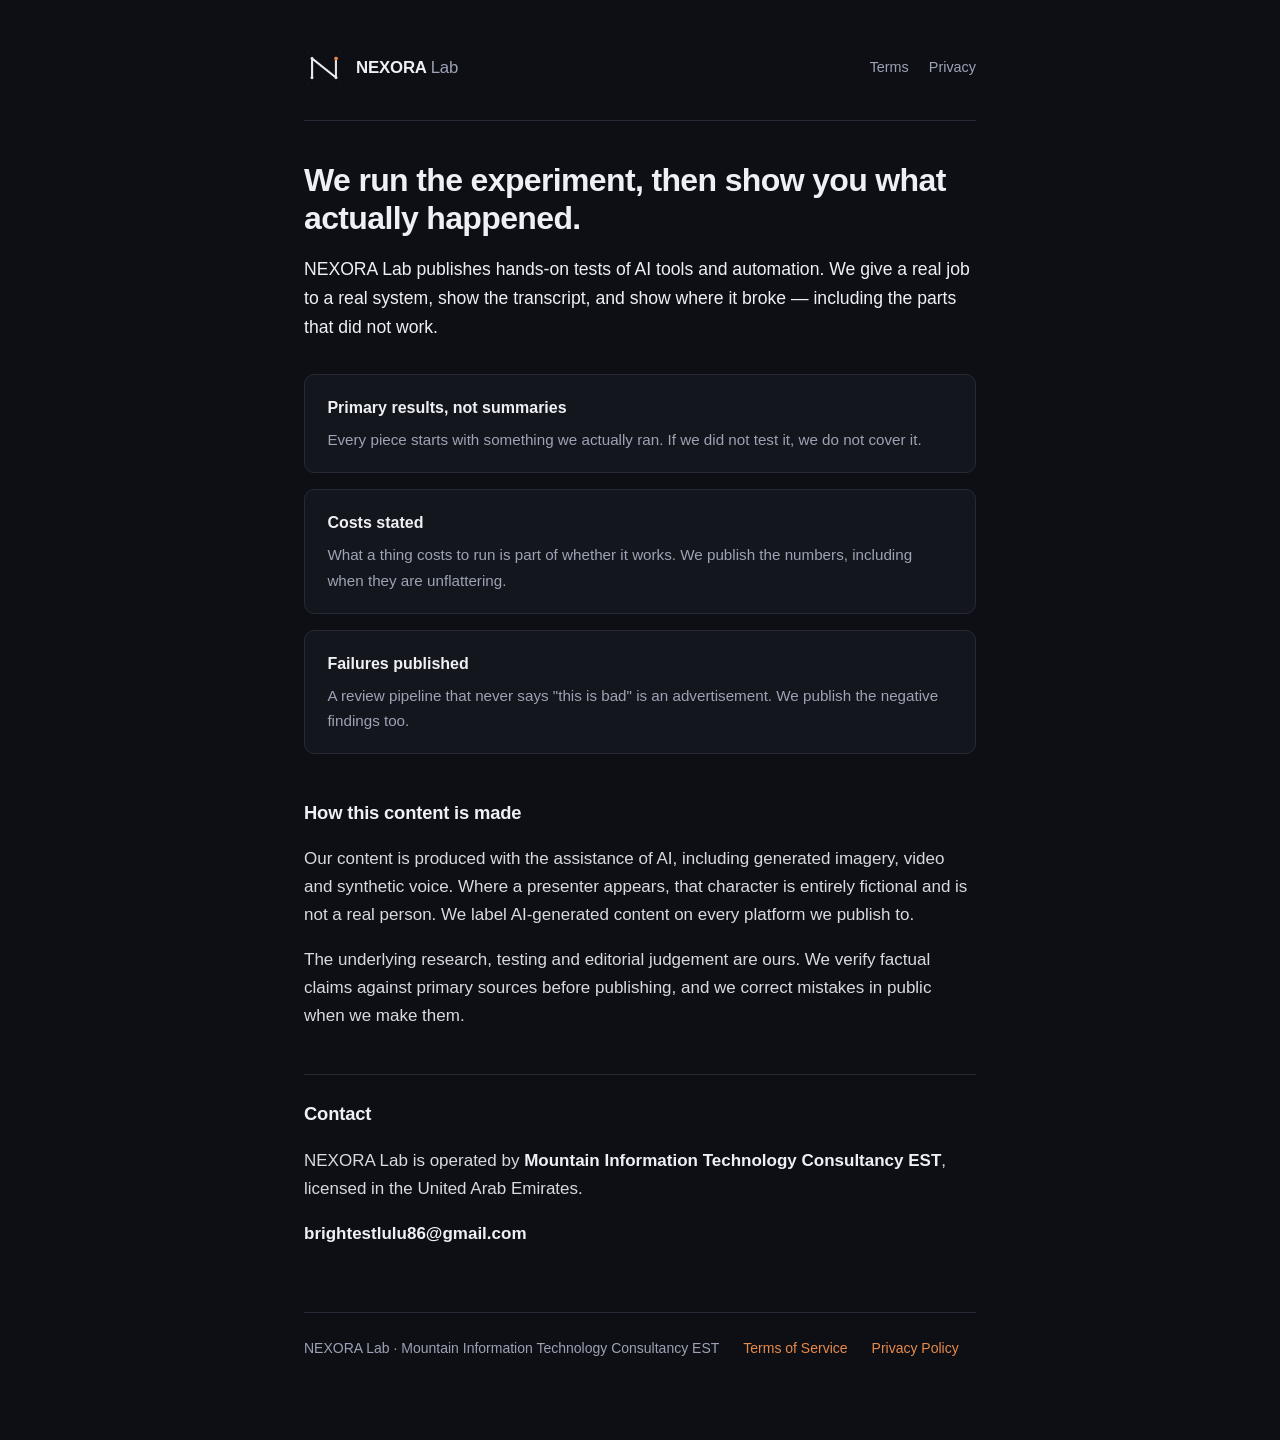
==== index.html @ 16073e4f "Add files via upload" ====
<!DOCTYPE html>
<html lang="en">
<head>
<meta charset="utf-8">
<meta name="viewport" content="width=device-width, initial-scale=1">
<title>NEXORA Lab</title>
<meta name="description" content="We run the experiment, then show you what actually happened.">
<link rel="icon" href="favicon.png">
<link rel="apple-touch-icon" href="apple-touch-icon.png">
<link rel="stylesheet" href="style.css">
</head>
<body>
<div class="wrap">

<header class="site">
  <img src="icon.png" alt="">
  <div class="name">NEXORA <span>Lab</span></div>
  <nav class="site">
    <a href="terms.html">Terms</a>
    <a href="privacy.html">Privacy</a>
  </nav>
</header>

<h1>We run the experiment, then show you what actually happened.</h1>

<p class="lede">NEXORA Lab publishes hands-on tests of AI tools and automation.
We give a real job to a real system, show the transcript, and show where it
broke — including the parts that did not work.</p>

<div class="cards">
  <div class="card">
    <h3>Primary results, not summaries</h3>
    <p>Every piece starts with something we actually ran. If we did not test it,
       we do not cover it.</p>
  </div>
  <div class="card">
    <h3>Costs stated</h3>
    <p>What a thing costs to run is part of whether it works. We publish the
       numbers, including when they are unflattering.</p>
  </div>
  <div class="card">
    <h3>Failures published</h3>
    <p>A review pipeline that never says "this is bad" is an advertisement.
       We publish the negative findings too.</p>
  </div>
</div>

<h2>How this content is made</h2>
<p>Our content is produced with the assistance of AI, including generated
imagery, video and synthetic voice. Where a presenter appears, that character is
entirely fictional and is not a real person. We label AI-generated content on
every platform we publish to.</p>
<p>The underlying research, testing and editorial judgement are ours. We verify
factual claims against primary sources before publishing, and we correct
mistakes in public when we make them.</p>

<h2>Contact</h2>
<p>NEXORA Lab is operated by <strong>Mountain Information Technology Consultancy EST</strong>,
licensed in the United Arab Emirates.</p>
<p><strong>brightestlulu86@gmail.com</strong></p>

<footer class="site">
  <span>NEXORA Lab &middot; Mountain Information Technology Consultancy EST</span>
  <a href="terms.html">Terms of Service</a>
  <a href="privacy.html">Privacy Policy</a>
</footer>

</div>
</body>
</html>
---- style.css ----
/* NEXORA Lab — shared styles.
   Dark, restrained, readable on a phone. No external fonts, no trackers. */

:root {
  --bg:      #0E0F14;
  --surface: #14161D;
  --text:    #EEF0F5;
  --muted:   #9CA3B4;
  --line:    #262A36;
  --accent:  #E88A4A;
}

*, *::before, *::after { box-sizing: border-box; }

html { -webkit-text-size-adjust: 100%; }

body {
  margin: 0;
  background: var(--bg);
  color: var(--text);
  font-family: -apple-system, BlinkMacSystemFont, "Segoe UI", Inter,
               Helvetica, Arial, sans-serif;
  font-size: 17px;
  line-height: 1.65;
  -webkit-font-smoothing: antialiased;
}

.wrap {
  max-width: 44rem;
  margin: 0 auto;
  padding: 3rem 16px 5rem;
}

header.site {
  display: flex;
  align-items: center;
  gap: 0.75rem;
  padding-bottom: 2rem;
  margin-bottom: 2.5rem;
  border-bottom: 1px solid var(--line);
}

header.site img { width: 40px; height: 40px; border-radius: 9px; display: block; }

header.site .name {
  font-weight: 600;
  letter-spacing: -0.01em;
  font-size: 1.05rem;
}

header.site .name span { color: var(--muted); font-weight: 400; }

nav.site { margin-left: auto; display: flex; gap: 1.25rem; font-size: 0.9rem; }

a { color: var(--accent); text-decoration: none; }
a:hover { text-decoration: underline; }
nav.site a { color: var(--muted); }
nav.site a:hover { color: var(--text); text-decoration: none; }

h1 {
  font-size: 2rem;
  line-height: 1.2;
  letter-spacing: -0.02em;
  margin: 0 0 0.5rem;
}

h2 {
  font-size: 1.15rem;
  letter-spacing: -0.01em;
  margin: 2.75rem 0 0.75rem;
  padding-top: 1.5rem;
  border-top: 1px solid var(--line);
}

h2:first-of-type { border-top: none; padding-top: 0; }

.updated {
  color: var(--muted);
  font-size: 0.9rem;
  margin: 0 0 2.5rem;
}

p, li { color: #D7DAE3; }

ul { padding-left: 1.2rem; }
li { margin-bottom: 0.5rem; }

strong { color: var(--text); font-weight: 600; }

.lede {
  font-size: 1.1rem;
  color: var(--text);
  margin-bottom: 2rem;
}

.note {
  background: var(--surface);
  border: 1px solid var(--line);
  border-left: 3px solid var(--accent);
  border-radius: 6px;
  padding: 1rem 1.25rem;
  margin: 2rem 0;
  font-size: 0.95rem;
}

.note p { margin: 0; color: var(--muted); }

code {
  font-family: ui-monospace, SFMono-Regular, Menlo, Consolas, monospace;
  font-size: 0.9em;
  background: var(--surface);
  border: 1px solid var(--line);
  border-radius: 4px;
  padding: 0.1em 0.4em;
}

footer.site {
  margin-top: 4rem;
  padding-top: 1.5rem;
  border-top: 1px solid var(--line);
  color: var(--muted);
  font-size: 0.875rem;
  display: flex;
  flex-wrap: wrap;
  gap: 1rem 1.5rem;
}

.cards { display: grid; gap: 1rem; margin: 2rem 0; }

.card {
  background: var(--surface);
  border: 1px solid var(--line);
  border-radius: 10px;
  padding: 1.25rem 1.4rem;
}

.card h3 { margin: 0 0 0.35rem; font-size: 1rem; }
.card p  { margin: 0; color: var(--muted); font-size: 0.95rem; }

@media (max-width: 480px) {
  body { font-size: 16px; }
  .wrap { padding-top: 2rem; }
  h1 { font-size: 1.6rem; }
  nav.site { width: 100%; margin: 0.75rem 0 0; }
  header.site { flex-wrap: wrap; }
}
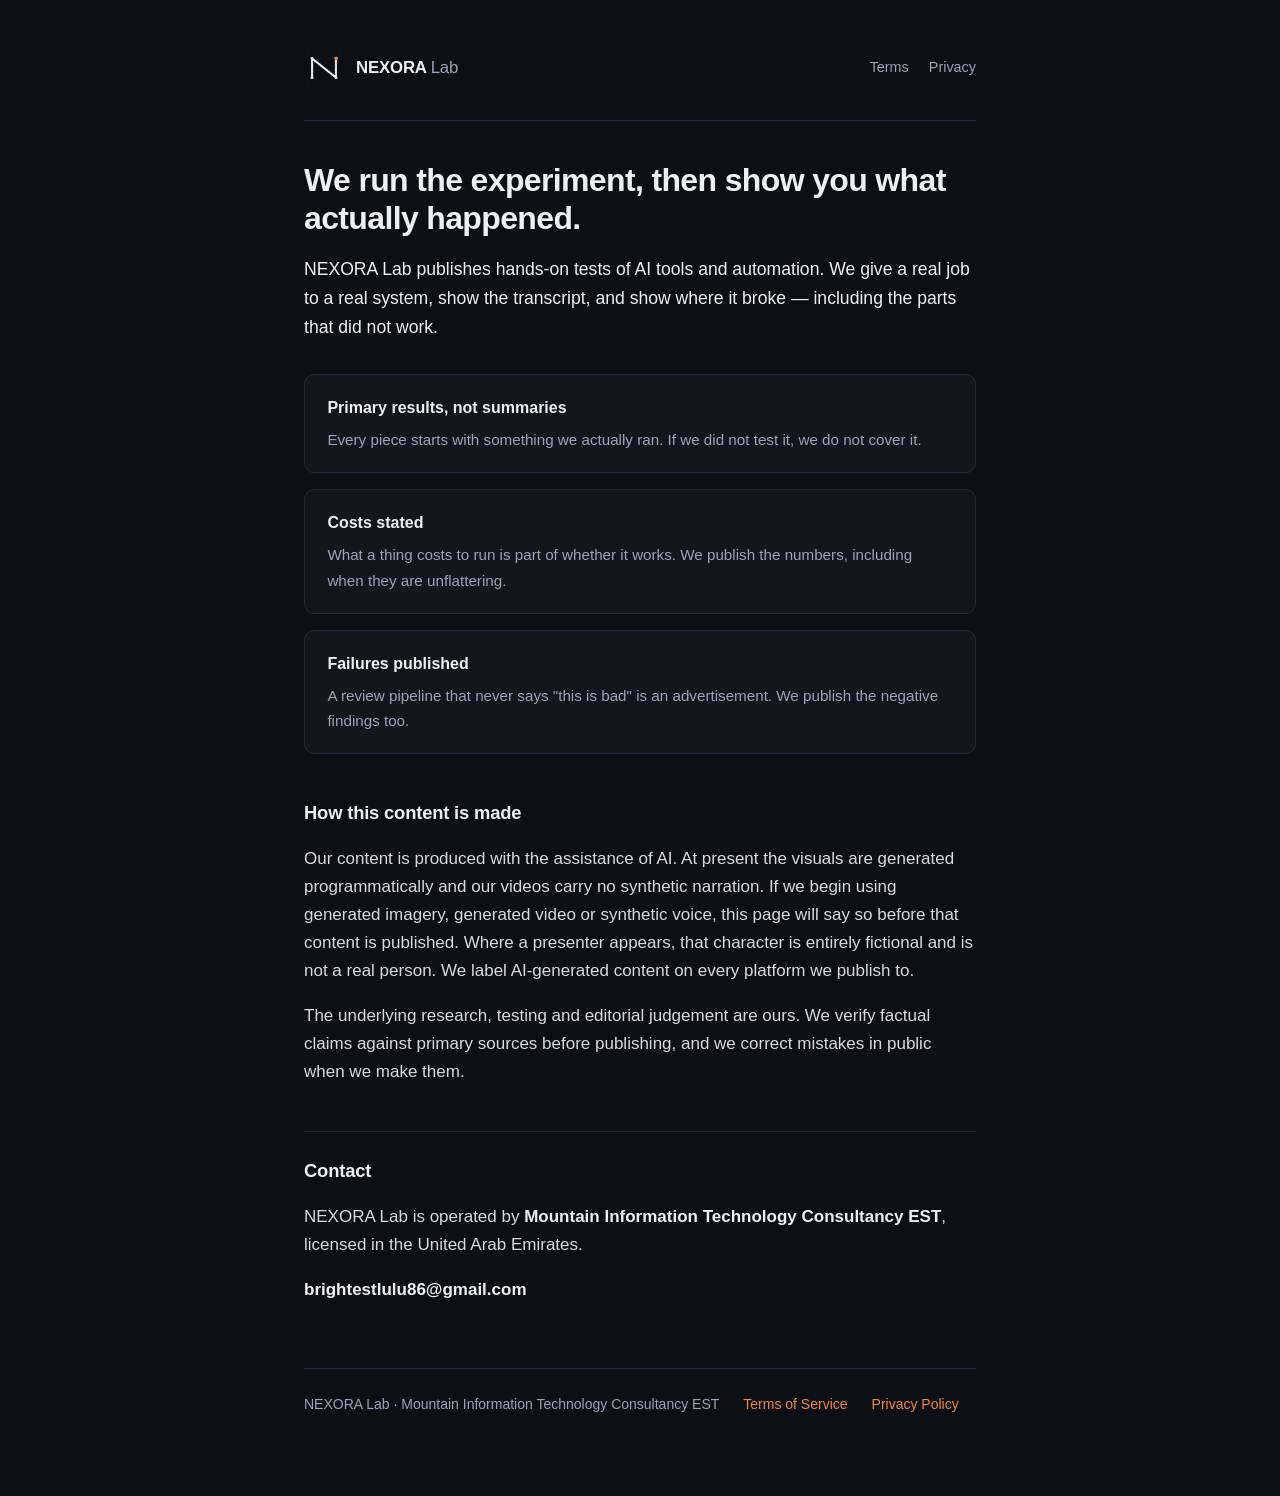
==== commit 6ae9b14e: "Correct the AI disclosure: no synthetic voice in use" ====
--- a/index.html
+++ b/index.html
@@ -13,12 +13,12 @@
 <div class="wrap">
 
 <header class="site">
-  <img src="icon.png" alt="">
-  <div class="name">NEXORA <span>Lab</span></div>
-  <nav class="site">
-    <a href="terms.html">Terms</a>
-    <a href="privacy.html">Privacy</a>
-  </nav>
+<img src="icon.png" alt="">
+<div class="name">NEXORA <span>Lab</span></div>
+<nav class="site">
+<a href="terms.html">Terms</a>
+<a href="privacy.html">Privacy</a>
+</nav>
 </header>
 
 <h1>We run the experiment, then show you what actually happened.</h1>
@@ -28,28 +28,30 @@
 broke — including the parts that did not work.</p>
 
 <div class="cards">
-  <div class="card">
-    <h3>Primary results, not summaries</h3>
-    <p>Every piece starts with something we actually ran. If we did not test it,
-       we do not cover it.</p>
-  </div>
-  <div class="card">
-    <h3>Costs stated</h3>
-    <p>What a thing costs to run is part of whether it works. We publish the
-       numbers, including when they are unflattering.</p>
-  </div>
-  <div class="card">
-    <h3>Failures published</h3>
-    <p>A review pipeline that never says "this is bad" is an advertisement.
-       We publish the negative findings too.</p>
-  </div>
+<div class="card">
+<h3>Primary results, not summaries</h3>
+<p>Every piece starts with something we actually ran. If we did not test it,
+we do not cover it.</p>
+</div>
+<div class="card">
+<h3>Costs stated</h3>
+<p>What a thing costs to run is part of whether it works. We publish the
+numbers, including when they are unflattering.</p>
+</div>
+<div class="card">
+<h3>Failures published</h3>
+<p>A review pipeline that never says "this is bad" is an advertisement.
+We publish the negative findings too.</p>
+</div>
 </div>
 
 <h2>How this content is made</h2>
-<p>Our content is produced with the assistance of AI, including generated
-imagery, video and synthetic voice. Where a presenter appears, that character is
-entirely fictional and is not a real person. We label AI-generated content on
-every platform we publish to.</p>
+<p>Our content is produced with the assistance of AI. At present the visuals are
+generated programmatically and our videos carry no synthetic narration. If we
+begin using generated imagery, generated video or synthetic voice, this page
+will say so before that content is published. Where a presenter appears, that
+character is entirely fictional and is not a real person. We label AI-generated
+content on every platform we publish to.</p>
 <p>The underlying research, testing and editorial judgement are ours. We verify
 factual claims against primary sources before publishing, and we correct
 mistakes in public when we make them.</p>
@@ -60,9 +62,9 @@
 <p><strong>brightestlulu86@gmail.com</strong></p>
 
 <footer class="site">
-  <span>NEXORA Lab &middot; Mountain Information Technology Consultancy EST</span>
-  <a href="terms.html">Terms of Service</a>
-  <a href="privacy.html">Privacy Policy</a>
+<span>NEXORA Lab &middot; Mountain Information Technology Consultancy EST</span>
+<a href="terms.html">Terms of Service</a>
+<a href="privacy.html">Privacy Policy</a>
 </footer>
 
 </div>
